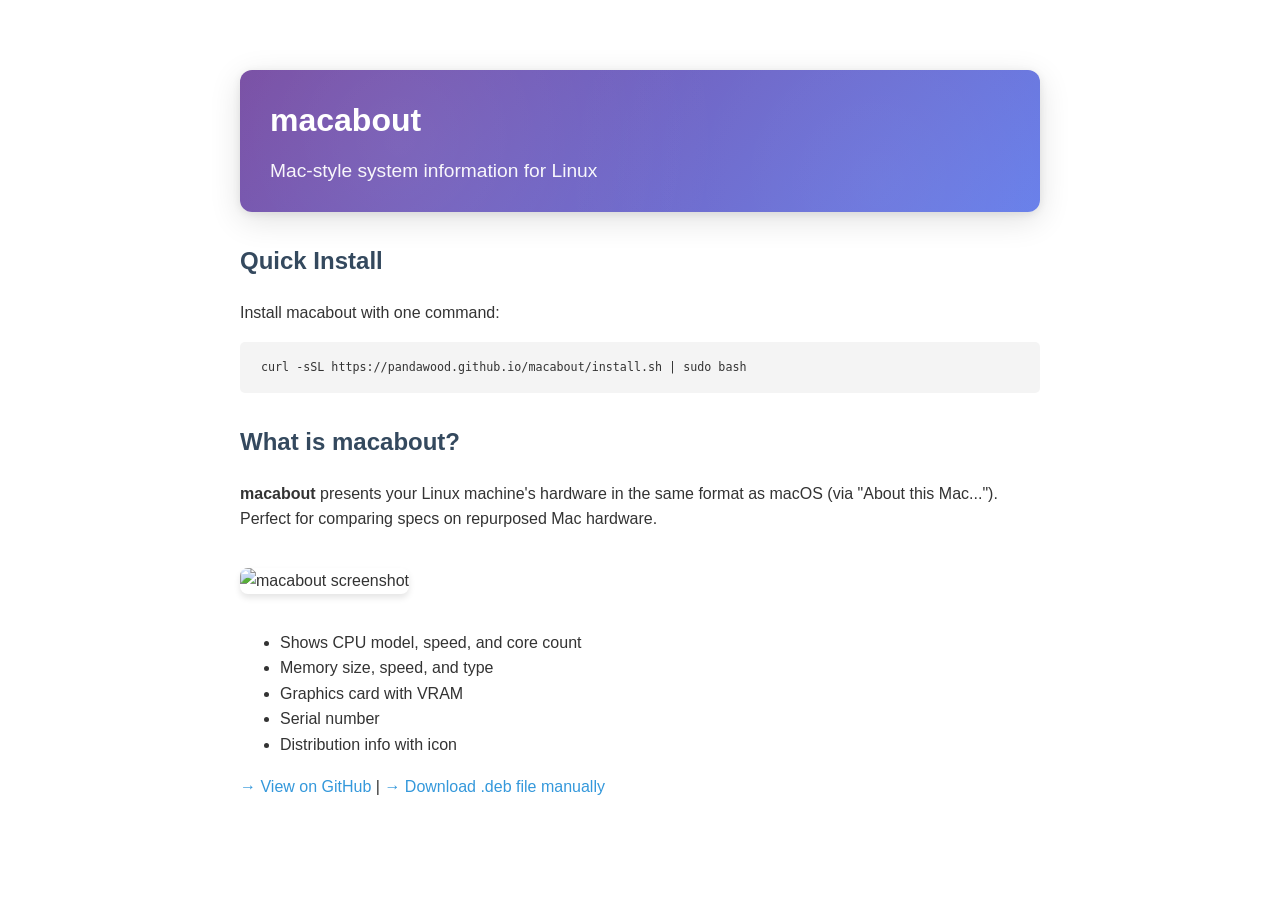
==== docs/index.html @ d60e1455 "add one-line install" ====
<!DOCTYPE html>
<html lang="en">
<head>
    <meta charset="UTF-8">
    <meta name="viewport" content="width=device-width, initial-scale=1.0">
    <title>macabout - Mac-style Linux system info</title>
    <style>
        body {
            font-family: -apple-system, BlinkMacSystemFont, 'Segoe UI', Roboto, sans-serif;
            max-width: 800px;
            margin: 50px auto;
            padding: 20px;
            line-height: 1.6;
            color: #333;
        }
        h1 { color: #2c3e50; }
        h2 { color: #34495e; margin-top: 30px; }
        code {
            background: #f4f4f4;
            padding: 2px 6px;
            border-radius: 3px;
            font-size: 0.9em;
        }
        pre {
            background: #f4f4f4;
            padding: 15px;
            border-radius: 5px;
            overflow-x: auto;
        }
        .hero {
            background: linear-gradient(135deg, #764ba2 0%, #667eea 100%);
            color: white;
            padding: 25px 30px;
            border-radius: 12px;
            margin-bottom: 25px;
            box-shadow: 0 8px 32px rgba(0, 0, 0, 0.12), 0 2px 8px rgba(0, 0, 0, 0.08);
            position: relative;
            overflow: hidden;
        }
        .hero::before {
            content: '';
            position: absolute;
            top: 0;
            left: 0;
            right: 0;
            bottom: 0;
            background: 
                radial-gradient(circle at 20% 50%, rgba(255, 255, 255, 0.08) 0%, transparent 50%),
                radial-gradient(circle at 80% 80%, rgba(255, 255, 255, 0.05) 0%, transparent 50%);
            pointer-events: none;
        }
        .hero h1, .hero p { position: relative; z-index: 1; }
        .hero h1 { color: white; margin: 0; }
        .hero p { font-size: 1.2em; margin: 10px 0 0 0; opacity: 0.95; }
        a { color: #3498db; text-decoration: none; }
        a:hover { text-decoration: underline; }
        .screenshot {
            max-width: 100%;
            border-radius: 8px;
            box-shadow: 0 4px 6px rgba(0,0,0,0.1);
            margin: 20px 0;
        }
    </style>
</head>
<body>
    <div class="hero">
        <h1>macabout</h1>
        <p>Mac-style system information for Linux</p>
    </div>

    <h2>Quick Install</h2>

    <p>Install macabout with one command:</p>

    <pre><code>curl -sSL https://pandawood.github.io/macabout/install.sh | sudo bash</code></pre>

    <h2>What is macabout?</h2>

    <p><strong>macabout</strong> presents your Linux machine's hardware in the same format as macOS (via "About this Mac..."). Perfect for comparing specs on repurposed Mac hardware.</p>

    <img src="img/about-this-mac-dark.png" alt="macabout screenshot" class="screenshot">

    <ul>
        <li>Shows CPU model, speed, and core count</li>
        <li>Memory size, speed, and type</li>
        <li>Graphics card with VRAM</li>
        <li>Serial number</li>
        <li>Distribution info with icon</li>
    </ul>

    <p><a href="https://github.com/PandaWood/macabout">→ View on GitHub</a> | <a href="https://github.com/PandaWood/macabout/releases">→ Download .deb file manually</a></p>

</body>
</html>
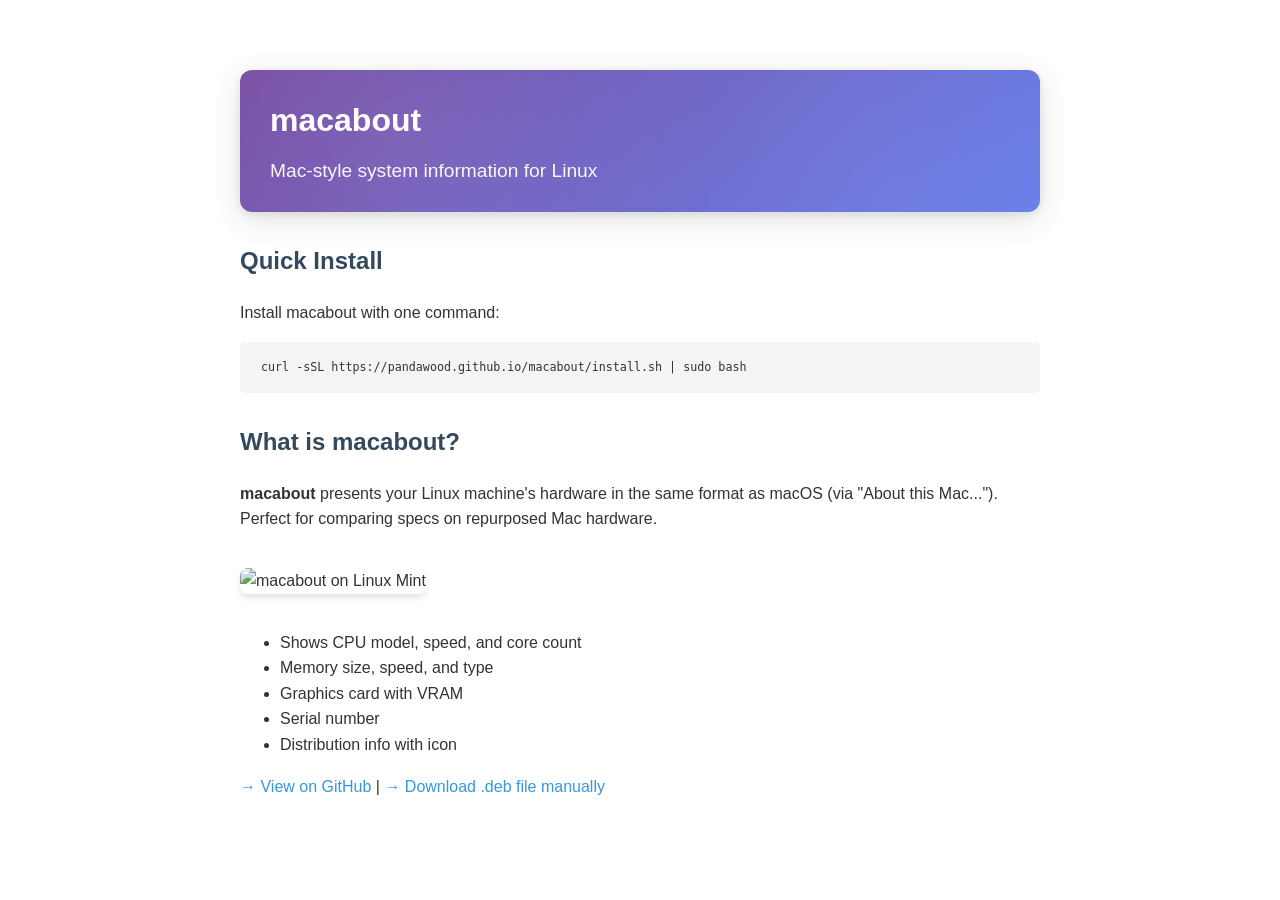
==== commit a035e638: "update web page with mint screenshot" ====
--- a/docs/index.html
+++ b/docs/index.html
@@ -78,7 +78,7 @@
 
     <p><strong>macabout</strong> presents your Linux machine's hardware in the same format as macOS (via "About this Mac..."). Perfect for comparing specs on repurposed Mac hardware.</p>
 
-    <img src="img/about-this-mac-dark.png" alt="macabout screenshot" class="screenshot">
+    <img src="img/mint-screenshot.png" alt="macabout on Linux Mint" class="screenshot">
 
     <ul>
         <li>Shows CPU model, speed, and core count</li>
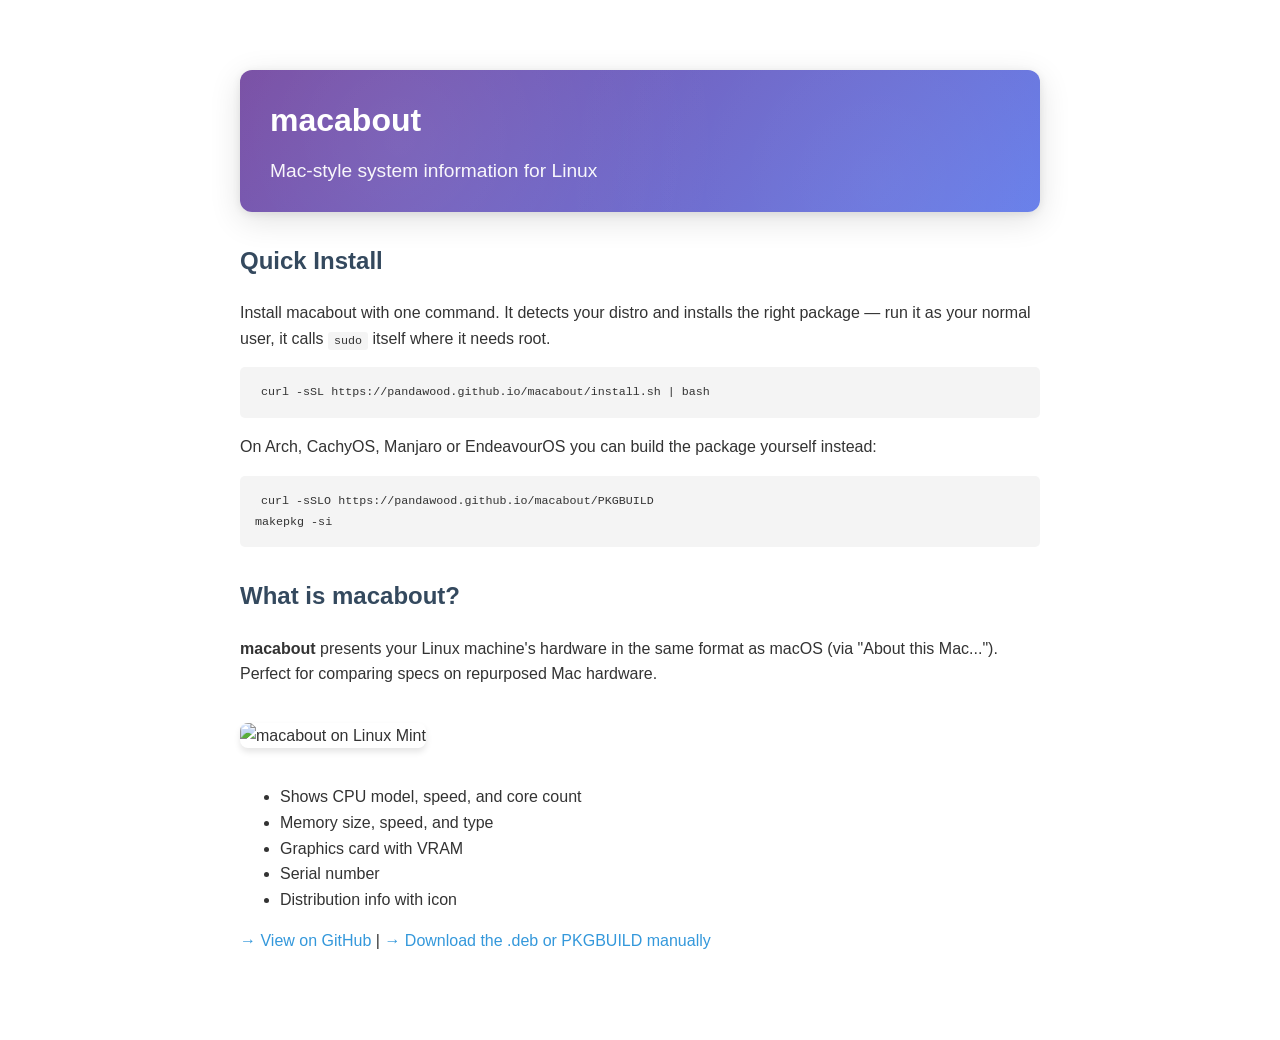
==== commit c17a74fd: "feat: package for Arch/CachyOS and make the installer distro-aware Arch-family distros had no packag" ====
--- a/docs/index.html
+++ b/docs/index.html
@@ -70,9 +70,14 @@
 
     <h2>Quick Install</h2>
 
-    <p>Install macabout with one command:</p>
+    <p>Install macabout with one command. It detects your distro and installs the right package &mdash; run it as your normal user, it calls <code>sudo</code> itself where it needs root.</p>
 
-    <pre><code>curl -sSL https://pandawood.github.io/macabout/install.sh | sudo bash</code></pre>
+    <pre><code>curl -sSL https://pandawood.github.io/macabout/install.sh | bash</code></pre>
+
+    <p>On Arch, CachyOS, Manjaro or EndeavourOS you can build the package yourself instead:</p>
+
+    <pre><code>curl -sSLO https://pandawood.github.io/macabout/PKGBUILD
+makepkg -si</code></pre>
 
     <h2>What is macabout?</h2>
 
@@ -88,7 +93,7 @@
         <li>Distribution info with icon</li>
     </ul>
 
-    <p><a href="https://github.com/PandaWood/macabout">→ View on GitHub</a> | <a href="https://github.com/PandaWood/macabout/releases">→ Download .deb file manually</a></p>
+    <p><a href="https://github.com/PandaWood/macabout">→ View on GitHub</a> | <a href="https://github.com/PandaWood/macabout/releases">→ Download the .deb or PKGBUILD manually</a></p>
 
 </body>
 </html>
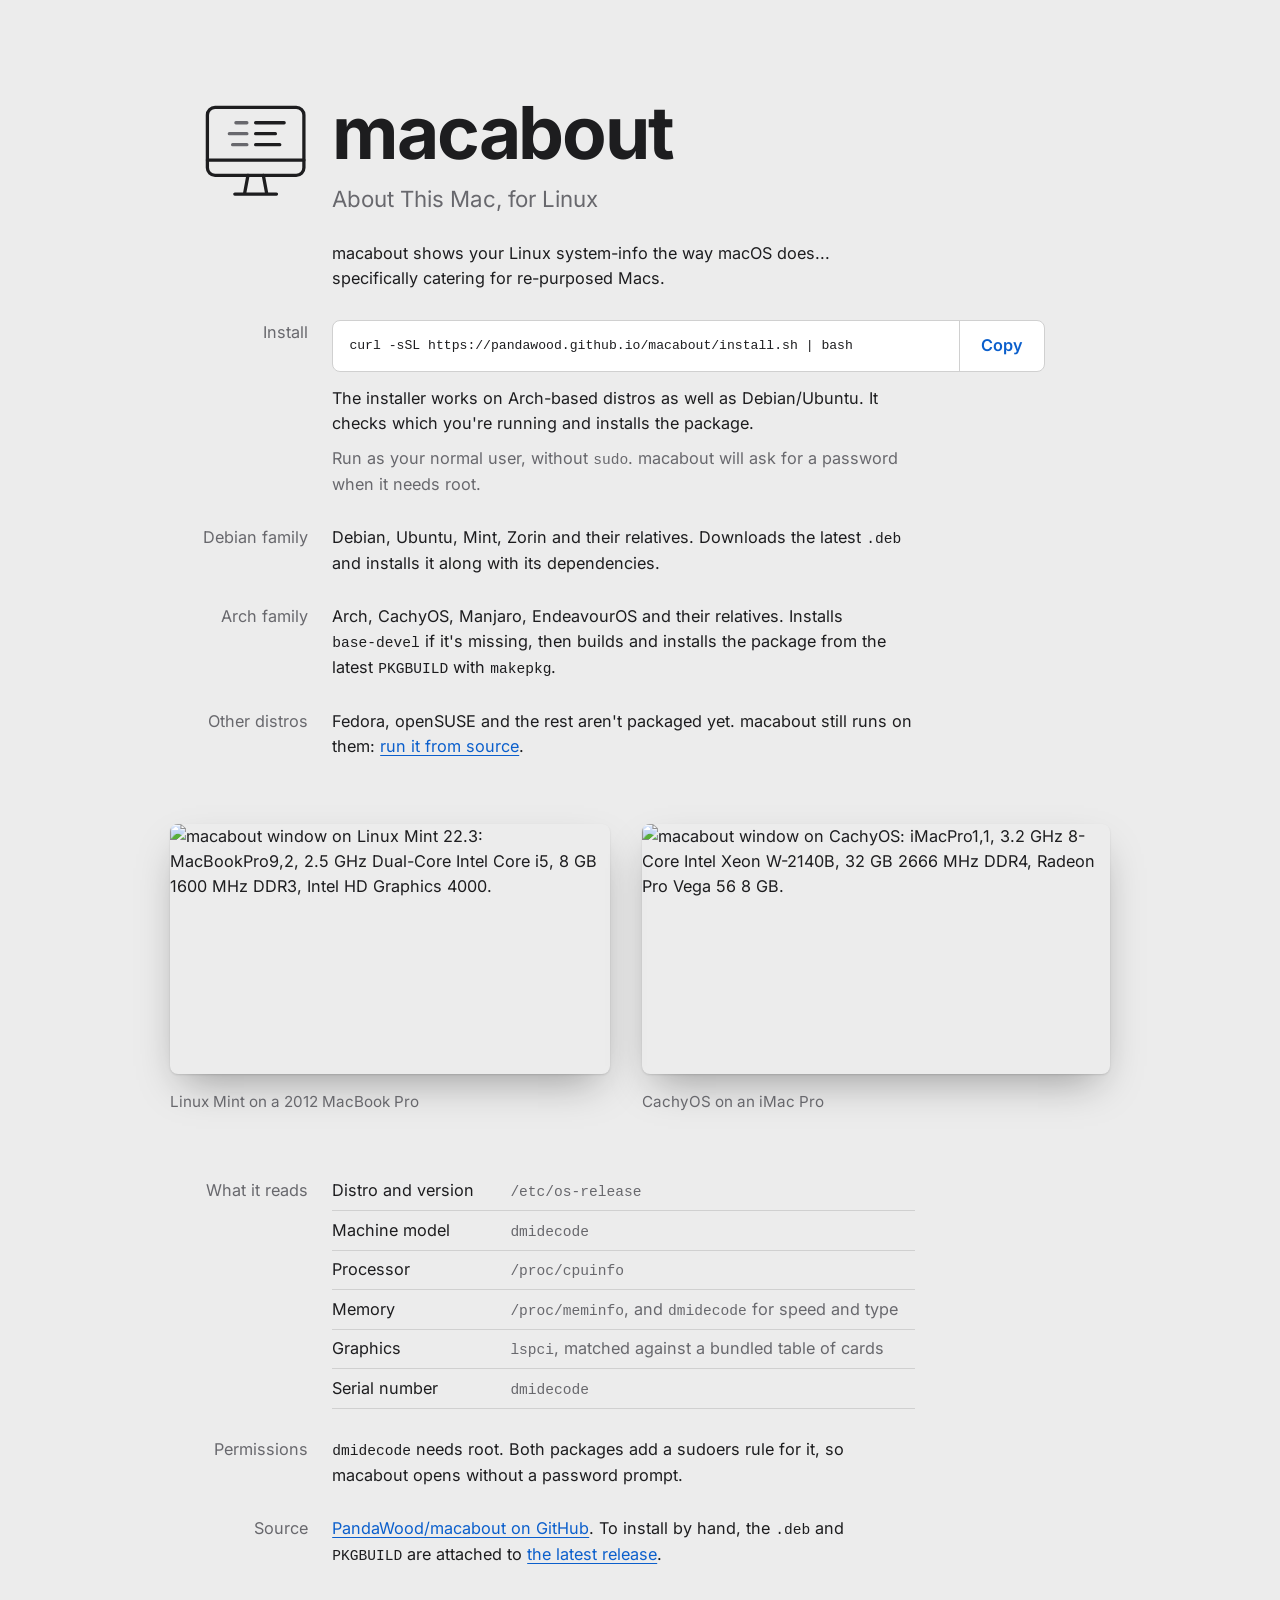
==== commit e0b637a4: "modernize the about github page" ====
--- a/docs/index.html
+++ b/docs/index.html
@@ -3,97 +3,99 @@
 <head>
     <meta charset="UTF-8">
     <meta name="viewport" content="width=device-width, initial-scale=1.0">
-    <title>macabout - Mac-style Linux system info</title>
-    <style>
-        body {
-            font-family: -apple-system, BlinkMacSystemFont, 'Segoe UI', Roboto, sans-serif;
-            max-width: 800px;
-            margin: 50px auto;
-            padding: 20px;
-            line-height: 1.6;
-            color: #333;
-        }
-        h1 { color: #2c3e50; }
-        h2 { color: #34495e; margin-top: 30px; }
-        code {
-            background: #f4f4f4;
-            padding: 2px 6px;
-            border-radius: 3px;
-            font-size: 0.9em;
-        }
-        pre {
-            background: #f4f4f4;
-            padding: 15px;
-            border-radius: 5px;
-            overflow-x: auto;
-        }
-        .hero {
-            background: linear-gradient(135deg, #764ba2 0%, #667eea 100%);
-            color: white;
-            padding: 25px 30px;
-            border-radius: 12px;
-            margin-bottom: 25px;
-            box-shadow: 0 8px 32px rgba(0, 0, 0, 0.12), 0 2px 8px rgba(0, 0, 0, 0.08);
-            position: relative;
-            overflow: hidden;
-        }
-        .hero::before {
-            content: '';
-            position: absolute;
-            top: 0;
-            left: 0;
-            right: 0;
-            bottom: 0;
-            background: 
-                radial-gradient(circle at 20% 50%, rgba(255, 255, 255, 0.08) 0%, transparent 50%),
-                radial-gradient(circle at 80% 80%, rgba(255, 255, 255, 0.05) 0%, transparent 50%);
-            pointer-events: none;
-        }
-        .hero h1, .hero p { position: relative; z-index: 1; }
-        .hero h1 { color: white; margin: 0; }
-        .hero p { font-size: 1.2em; margin: 10px 0 0 0; opacity: 0.95; }
-        a { color: #3498db; text-decoration: none; }
-        a:hover { text-decoration: underline; }
-        .screenshot {
-            max-width: 100%;
-            border-radius: 8px;
-            box-shadow: 0 4px 6px rgba(0,0,0,0.1);
-            margin: 20px 0;
-        }
-    </style>
+    <title>macabout: About This Mac, for Linux</title>
+    <meta name="description" content="macabout shows your Linux machine's hardware the way macOS does in About This Mac. One-line install for Debian-based and Arch-based distros.">
+    <meta name="color-scheme" content="light dark">
+    <link rel="icon" href="data:image/svg+xml,%3Csvg xmlns='http://www.w3.org/2000/svg' viewBox='-4 -8 104 104' fill='none' stroke='%23888' stroke-width='7' stroke-linecap='round' stroke-linejoin='round'%3E%3Crect x='4' y='4' width='88' height='62' rx='7'/%3E%3Cpath d='M4 52h88M41 66l-3 16M55 66l3 16M29 83h38'/%3E%3C/svg%3E">
+    <link rel="stylesheet" href="style.css">
 </head>
 <body>
-    <div class="hero">
+<main>
+    <header class="intro">
+        <svg class="logo" viewBox="0 0 96 88" aria-hidden="true" fill="none" stroke-linecap="round" stroke-linejoin="round">
+            <g stroke="currentColor" stroke-width="3">
+                <rect x="4" y="4" width="88" height="62" rx="7"/>
+                <path d="M4 52h88"/>
+                <path d="M41 66l-3 16M55 66l3 16M29 83h38"/>
+            </g>
+            <g class="logo-rows" stroke-width="3">
+                <path d="M30 18h10M24 28h16M27 38h13"/>
+                <path d="M48 18h26M48 28h18M48 38h22" stroke="currentColor"/>
+            </g>
+        </svg>
         <h1>macabout</h1>
-        <p>Mac-style system information for Linux</p>
+        <p class="version">About This Mac, for Linux</p>
+        <p class="lede">macabout shows your Linux system-info the way macOS does... specifically catering for re-purposed Macs.</p>
+    </header>
+
+    <dl class="specs">
+        <dt>Install</dt>
+        <dd class="wide">
+            <div class="command">
+                <pre><code id="install-command">curl -sSL https://pandawood.github.io/macabout/install.sh | bash</code></pre>
+                <button type="button" id="copy-command">Copy</button>
+            </div>
+            <p>The installer works on Arch-based distros as well as Debian/Ubuntu. It checks which you're running and installs the package.</p>
+            <p class="note">Run as your normal user, without <code>sudo</code>. macabout will ask for a password when it needs root.</p>
+        </dd>
+
+        <dt>Debian family</dt>
+        <dd>Debian, Ubuntu, Mint, Zorin and their relatives. Downloads the latest <code>.deb</code> and installs it along with its dependencies.</dd>
+
+        <dt>Arch family</dt>
+        <dd>Arch, CachyOS, Manjaro, EndeavourOS and their relatives. Installs <code>base-devel</code> if it's missing, then builds and installs the package from the latest <code>PKGBUILD</code> with <code>makepkg</code>.</dd>
+
+        <dt>Other distros</dt>
+        <dd>Fedora, openSUSE and the rest aren't packaged yet. macabout still runs on them: <a href="https://github.com/PandaWood/macabout#running-from-source-devs-or-deviants">run it from source</a>.</dd>
+    </dl>
+
+    <div class="windows">
+        <figure class="mint">
+            <img src="img/macabout-mint-light.png" width="671" height="381" alt="macabout window on Linux Mint 22.3: MacBookPro9,2, 2.5 GHz Dual-Core Intel Core i5, 8 GB 1600 MHz DDR3, Intel HD Graphics 4000.">
+            <figcaption>Linux Mint on a 2012 MacBook Pro</figcaption>
+        </figure>
+        <figure class="cachy">
+            <img src="img/macabout-cachyos-dark.png" width="904" height="483" alt="macabout window on CachyOS: iMacPro1,1, 3.2 GHz 8-Core Intel Xeon W-2140B, 32 GB 2666 MHz DDR4, Radeon Pro Vega 56 8 GB.">
+            <figcaption>CachyOS on an iMac Pro</figcaption>
+        </figure>
     </div>
 
-    <h2>Quick Install</h2>
+    <dl class="specs">
+        <dt>What it reads</dt>
+        <dd>
+            <table class="reads">
+                <tr><th scope="row">Distro and version</th><td><code>/etc/os-release</code></td></tr>
+                <tr><th scope="row">Machine model</th><td><code>dmidecode</code></td></tr>
+                <tr><th scope="row">Processor</th><td><code>/proc/cpuinfo</code></td></tr>
+                <tr><th scope="row">Memory</th><td><code>/proc/meminfo</code>, and <code>dmidecode</code> for speed and type</td></tr>
+                <tr><th scope="row">Graphics</th><td><code>lspci</code>, matched against a bundled table of cards</td></tr>
+                <tr><th scope="row">Serial number</th><td><code>dmidecode</code></td></tr>
+            </table>
+        </dd>
 
-    <p>Install macabout with one command. It detects your distro and installs the right package &mdash; run it as your normal user, it calls <code>sudo</code> itself where it needs root.</p>
+        <dt>Permissions</dt>
+        <dd><code>dmidecode</code> needs root. Both packages add a sudoers rule for it, so macabout opens without a password prompt.</dd>
 
-    <pre><code>curl -sSL https://pandawood.github.io/macabout/install.sh | bash</code></pre>
+        <dt>Source</dt>
+        <dd><a href="https://github.com/PandaWood/macabout">PandaWood/macabout on GitHub</a>. To install by hand, the <code>.deb</code> and <code>PKGBUILD</code> are attached to <a href="https://github.com/PandaWood/macabout/releases/latest">the latest release</a>.</dd>
+    </dl>
+</main>
 
-    <p>On Arch, CachyOS, Manjaro or EndeavourOS you can build the package yourself instead:</p>
-
-    <pre><code>curl -sSLO https://pandawood.github.io/macabout/PKGBUILD
-makepkg -si</code></pre>
-
-    <h2>What is macabout?</h2>
-
-    <p><strong>macabout</strong> presents your Linux machine's hardware in the same format as macOS (via "About this Mac..."). Perfect for comparing specs on repurposed Mac hardware.</p>
-
-    <img src="img/mint-screenshot.png" alt="macabout on Linux Mint" class="screenshot">
-
-    <ul>
-        <li>Shows CPU model, speed, and core count</li>
-        <li>Memory size, speed, and type</li>
-        <li>Graphics card with VRAM</li>
-        <li>Serial number</li>
-        <li>Distribution info with icon</li>
-    </ul>
-
-    <p><a href="https://github.com/PandaWood/macabout">→ View on GitHub</a> | <a href="https://github.com/PandaWood/macabout/releases">→ Download the .deb or PKGBUILD manually</a></p>
-
+<script>
+    (function () {
+        var button = document.getElementById('copy-command');
+        var command = document.getElementById('install-command');
+        if (!navigator.clipboard) {
+            button.hidden = true;
+            return;
+        }
+        button.addEventListener('click', function () {
+            navigator.clipboard.writeText(command.textContent).then(function () {
+                button.textContent = 'Copied';
+                setTimeout(function () { button.textContent = 'Copy'; }, 2000);
+            });
+        });
+    })();
+</script>
 </body>
 </html>
--- a/docs/style.css
+++ b/docs/style.css
@@ -0,0 +1,262 @@
+/* The page borrows the layout of the window it describes: the window's
+   own grey as the background, the Mac's typeface, and grey
+   right-aligned labels beside their values. */
+:root {
+    --window: #ececec;
+    --well: #ffffff;
+    --ink: #1d1d1f;
+    --label: #68686d;
+    --rule: #d0d0d0;
+    --link: #0b5fcc;
+    --shadow: 0 1px 2px rgba(0, 0, 0, 0.12), 0 18px 40px -12px rgba(0, 0, 0, 0.35);
+    --label-col: 8.5rem;
+    --gap: 1.5rem;
+}
+@media (prefers-color-scheme: dark) {
+    :root {
+        --window: #222222;
+        --well: #141414;
+        --ink: #f2f2f2;
+        --label: #9c9ca1;
+        --rule: #3a3a3a;
+        --link: #74b3ff;
+        --shadow: 0 0 0 1px rgba(255, 255, 255, 0.08), 0 18px 40px -12px rgba(0, 0, 0, 0.8);
+    }
+}
+
+/* Macs get their own San Francisco; everyone else gets Inter, the closest
+   freely licensed match (SIL Open Font License), served from this folder. */
+@font-face {
+    font-family: 'Inter';
+    font-style: normal;
+    font-weight: 400 700;
+    font-display: swap;
+    src: url(inter-latin.woff2) format('woff2');
+}
+
+*, *::before, *::after { box-sizing: border-box; }
+
+/* Sizes are all in rem, so growing the root size scales the whole
+   layout on wide screens while line lengths stay the same. */
+html {
+    -webkit-text-size-adjust: 100%;
+    font-size: clamp(1rem, 0.8125rem + 0.25vw, 1.1875rem);
+}
+
+body {
+    margin: 0;
+    padding: clamp(2.5rem, 8vw, 6rem) 1.25rem 4rem;
+    background: var(--window);
+    color: var(--ink);
+    font-family: -apple-system, BlinkMacSystemFont, 'Inter', system-ui, sans-serif;
+    font-size: 1rem;
+    line-height: 1.55;
+}
+
+main {
+    max-width: 58rem;
+    margin: 0 auto;
+}
+
+a {
+    color: var(--link);
+    text-decoration: underline;
+    text-decoration-thickness: 1px;
+    text-underline-offset: 0.18em;
+}
+a:hover { text-decoration-thickness: 2px; }
+
+:focus-visible {
+    outline: 2px solid var(--link);
+    outline-offset: 3px;
+    border-radius: 3px;
+}
+
+code, pre {
+    font-family: ui-monospace, 'SF Mono', 'Cascadia Mono', 'Ubuntu Mono', Menlo, Consolas, monospace;
+    font-size: 0.9em;
+}
+
+code { white-space: nowrap; }
+
+/* Everything hangs off one vertical line, the way the window sets its
+   values against its labels. */
+.intro,
+.specs {
+    display: grid;
+    grid-template-columns: var(--label-col) minmax(0, 1fr);
+    column-gap: var(--gap);
+}
+
+.intro > * {
+    grid-column: 2;
+    max-width: 36rem;
+}
+
+/* Sits where the window puts the distro icon: left of the title. */
+.intro .logo {
+    grid-column: 1;
+    grid-row: 1 / span 3;
+    justify-self: end;
+    width: 6.5rem;
+    margin-top: 0.35rem;
+}
+.logo-rows { stroke: var(--label); }
+
+h1 {
+    margin: 0;
+    font-size: clamp(2.75rem, 9vw, 4.5rem);
+    font-weight: 700;
+    line-height: 1;
+    letter-spacing: -0.03em;
+}
+
+.version {
+    margin: 0.75rem 0 0;
+    font-size: 1.375rem;
+    color: var(--label);
+}
+
+.lede {
+    margin: 1.5rem 0 0;
+}
+
+.specs {
+    margin: 1.75rem 0 0;
+    row-gap: 1.75rem;
+}
+
+.specs dt {
+    color: var(--label);
+    text-align: right;
+}
+
+.specs dd {
+    margin: 0;
+    max-width: 36rem;
+}
+
+.specs dd p { margin: 0; }
+.specs dd p + p { margin-top: 0.6rem; }
+
+.specs .wide { max-width: none; }
+.specs .wide p { max-width: 36rem; }
+
+.note { color: var(--label); }
+
+.command {
+    display: flex;
+    align-items: stretch;
+    max-width: 44rem;
+    margin-bottom: 0.9rem;
+    background: var(--well);
+    border: 1px solid var(--rule);
+    border-radius: 8px;
+}
+
+.command pre {
+    flex: 1;
+    min-width: 0;
+    margin: 0;
+    padding: 0.85rem 1rem;
+    overflow-x: auto;
+    white-space: pre;
+}
+
+.command button {
+    flex: none;
+    min-width: 5.25rem;
+    padding: 0 1rem;
+    border: 0;
+    border-left: 1px solid var(--rule);
+    border-radius: 0 7px 7px 0;
+    background: transparent;
+    color: var(--link);
+    font: inherit;
+    font-weight: 600;
+    cursor: pointer;
+}
+.command button:hover { background: color-mix(in srgb, var(--link) 10%, transparent); }
+
+.windows {
+    display: flex;
+    align-items: flex-start;
+    gap: 2rem;
+    margin: 4rem 0;
+}
+
+/* Grow in proportion to each screenshot's aspect ratio so the two
+   windows come out the same height. */
+.windows figure { margin: 0; min-width: 0; }
+.windows .mint { flex: 1.761 1 0; }
+.windows .cachy { flex: 1.872 1 0; }
+
+.windows img {
+    display: block;
+    width: 100%;
+    height: auto;
+    border-radius: 8px;
+    box-shadow: var(--shadow);
+}
+
+.windows figcaption {
+    margin-top: 1rem;
+    font-size: 0.9375rem;
+    color: var(--label);
+}
+
+.reads {
+    width: 100%;
+    border-collapse: collapse;
+}
+
+.reads th,
+.reads td {
+    padding: 0.4rem 0;
+    border-bottom: 1px solid var(--rule);
+    text-align: left;
+    vertical-align: baseline;
+    font-weight: 400;
+}
+
+.reads tr:first-child th,
+.reads tr:first-child td { padding-top: 0; }
+
+.reads th {
+    width: 11rem;
+    padding-right: 1rem;
+}
+
+.reads td { color: var(--label); }
+
+@media (max-width: 44rem) {
+    .intro,
+    .specs { display: block; }
+
+    .intro .logo {
+        display: block;
+        width: 4rem;
+        margin: 0 0 1.25rem;
+    }
+
+    .specs dt {
+        margin-top: 1.75rem;
+        margin-bottom: 0.35rem;
+        text-align: left;
+    }
+
+    .command pre {
+        white-space: pre-wrap;
+        overflow-wrap: anywhere;
+    }
+    .command code { white-space: inherit; }
+
+    .windows {
+        flex-direction: column;
+        gap: 2.5rem;
+        margin: 3rem 0;
+    }
+    .windows figure { flex: none; width: 100%; }
+
+    .reads th { width: 8.5rem; }
+}
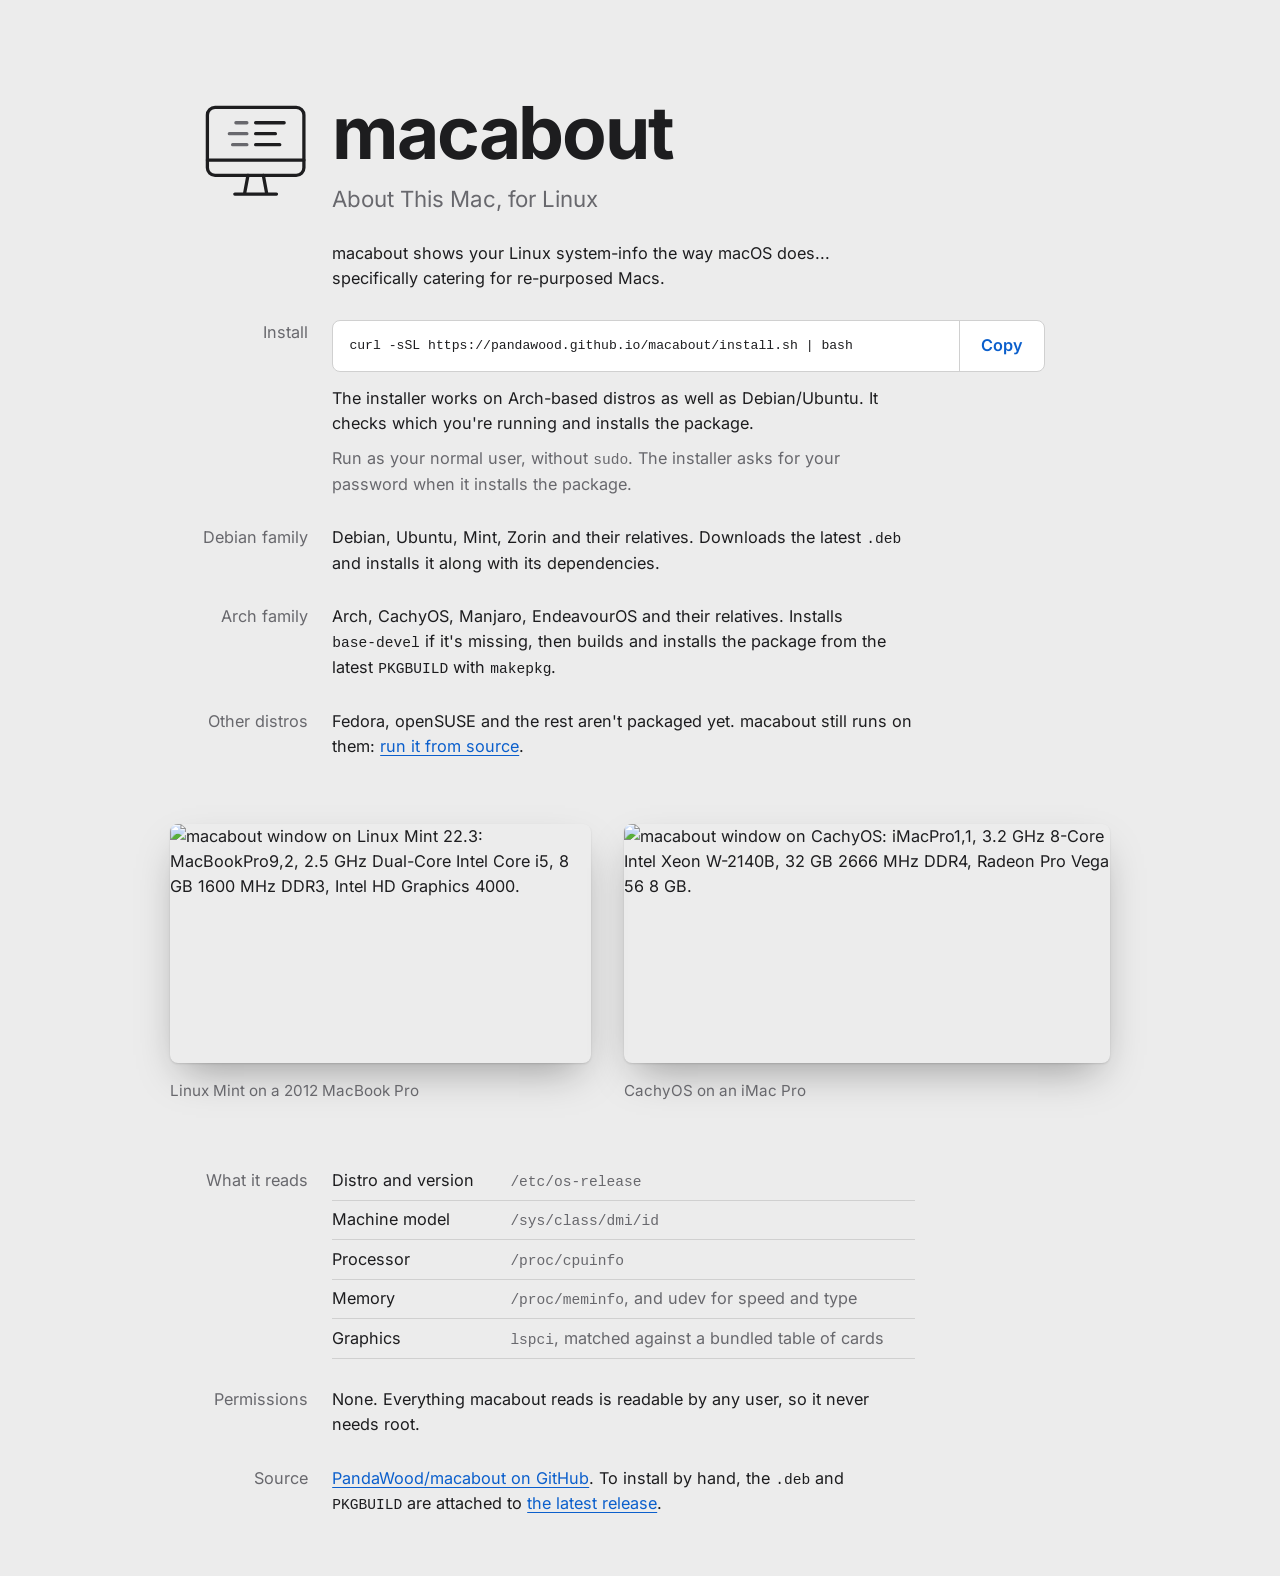
==== commit 5da93878: "Rewrite macabout in Rust Replace the Python/Tk app with a single Rust binary that draws the same dia" ====
--- a/docs/index.html
+++ b/docs/index.html
@@ -36,7 +36,7 @@
                 <button type="button" id="copy-command">Copy</button>
             </div>
             <p>The installer works on Arch-based distros as well as Debian/Ubuntu. It checks which you're running and installs the package.</p>
-            <p class="note">Run as your normal user, without <code>sudo</code>. macabout will ask for a password when it needs root.</p>
+            <p class="note">Run as your normal user, without <code>sudo</code>. The installer asks for your password when it installs the package.</p>
         </dd>
 
         <dt>Debian family</dt>
@@ -55,7 +55,7 @@
             <figcaption>Linux Mint on a 2012 MacBook Pro</figcaption>
         </figure>
         <figure class="cachy">
-            <img src="img/macabout-cachyos-dark.png" width="904" height="483" alt="macabout window on CachyOS: iMacPro1,1, 3.2 GHz 8-Core Intel Xeon W-2140B, 32 GB 2666 MHz DDR4, Radeon Pro Vega 56 8 GB.">
+            <img src="img/macabout-cachyos-dark.png" width="1410" height="694" alt="macabout window on CachyOS: iMacPro1,1, 3.2 GHz 8-Core Intel Xeon W-2140B, 32 GB 2666 MHz DDR4, Radeon Pro Vega 56 8 GB.">
             <figcaption>CachyOS on an iMac Pro</figcaption>
         </figure>
     </div>
@@ -65,16 +65,15 @@
         <dd>
             <table class="reads">
                 <tr><th scope="row">Distro and version</th><td><code>/etc/os-release</code></td></tr>
-                <tr><th scope="row">Machine model</th><td><code>dmidecode</code></td></tr>
+                <tr><th scope="row">Machine model</th><td><code>/sys/class/dmi/id</code></td></tr>
                 <tr><th scope="row">Processor</th><td><code>/proc/cpuinfo</code></td></tr>
-                <tr><th scope="row">Memory</th><td><code>/proc/meminfo</code>, and <code>dmidecode</code> for speed and type</td></tr>
+                <tr><th scope="row">Memory</th><td><code>/proc/meminfo</code>, and udev for speed and type</td></tr>
                 <tr><th scope="row">Graphics</th><td><code>lspci</code>, matched against a bundled table of cards</td></tr>
-                <tr><th scope="row">Serial number</th><td><code>dmidecode</code></td></tr>
             </table>
         </dd>
 
         <dt>Permissions</dt>
-        <dd><code>dmidecode</code> needs root. Both packages add a sudoers rule for it, so macabout opens without a password prompt.</dd>
+        <dd>None. Everything macabout reads is readable by any user, so it never needs root.</dd>
 
         <dt>Source</dt>
         <dd><a href="https://github.com/PandaWood/macabout">PandaWood/macabout on GitHub</a>. To install by hand, the <code>.deb</code> and <code>PKGBUILD</code> are attached to <a href="https://github.com/PandaWood/macabout/releases/latest">the latest release</a>.</dd>
--- a/docs/style.css
+++ b/docs/style.css
@@ -189,7 +189,7 @@
    windows come out the same height. */
 .windows figure { margin: 0; min-width: 0; }
 .windows .mint { flex: 1.761 1 0; }
-.windows .cachy { flex: 1.872 1 0; }
+.windows .cachy { flex: 2.032 1 0; }
 
 .windows img {
     display: block;
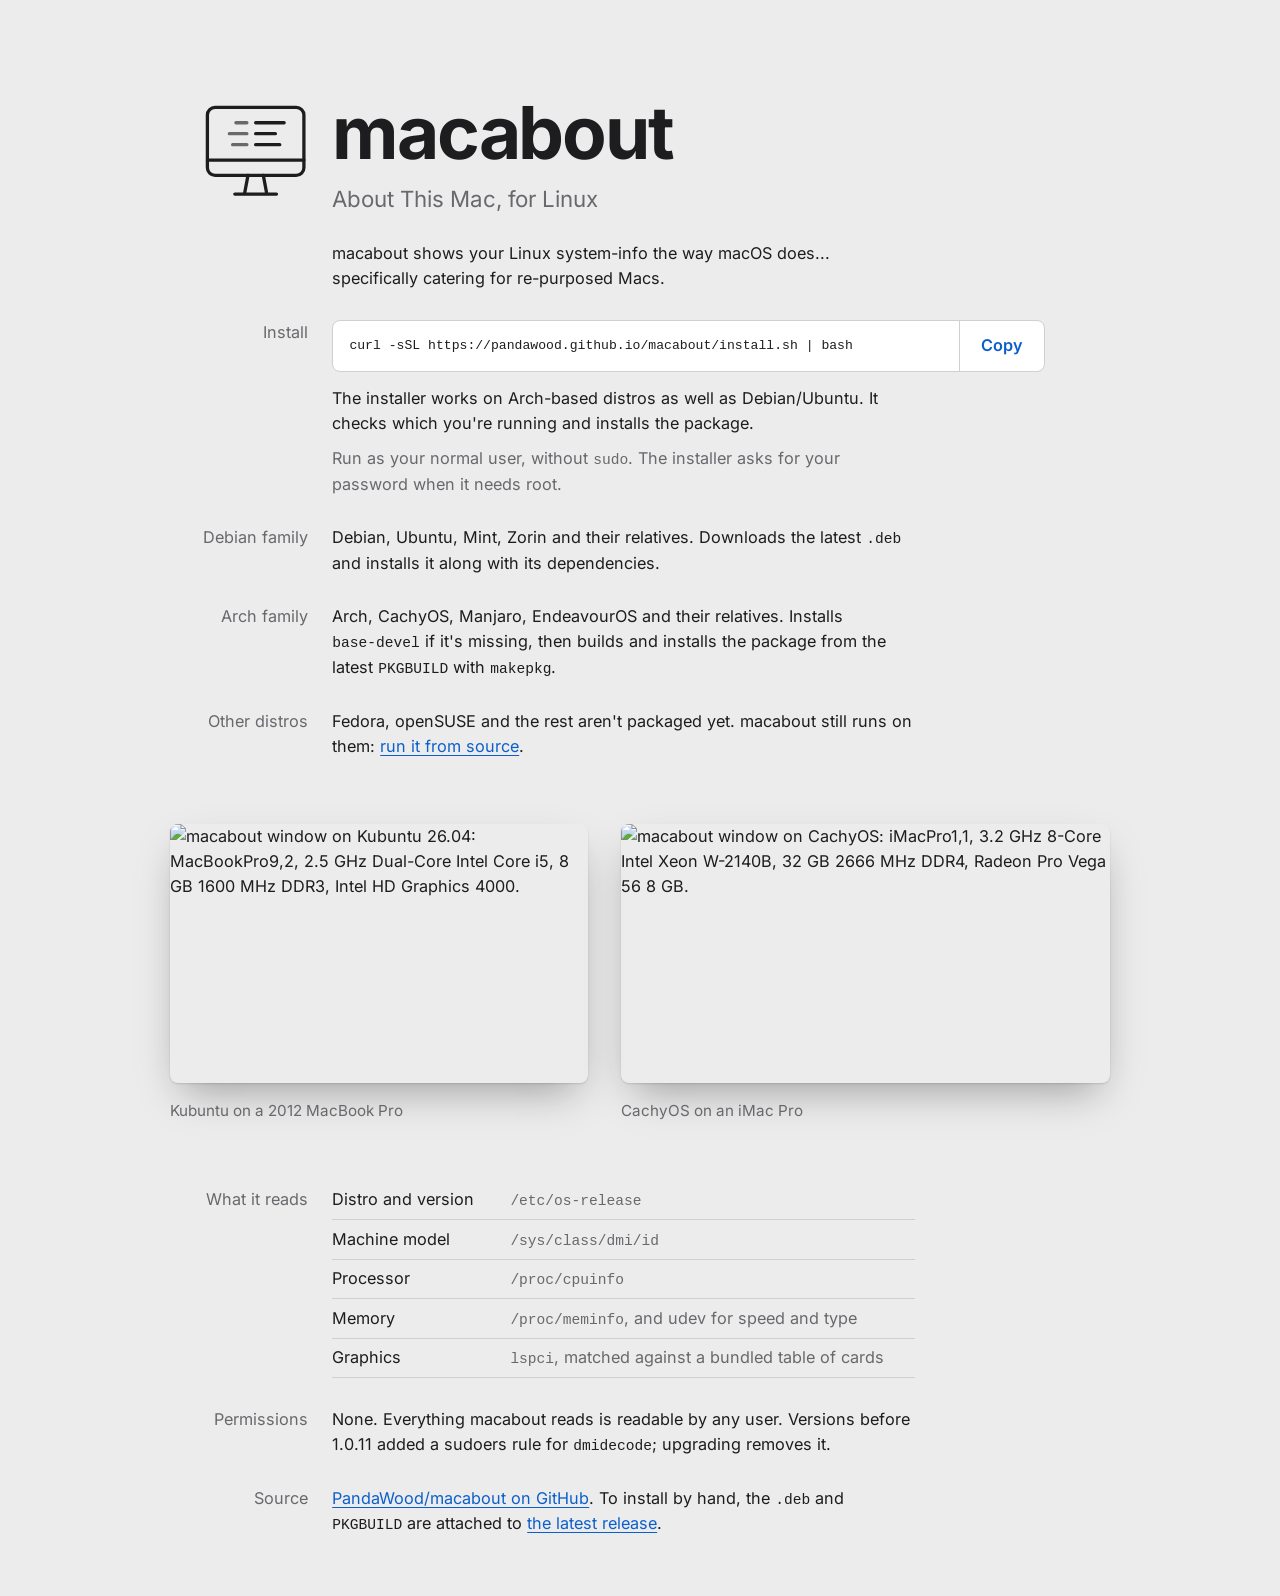
==== commit ef207d0d: "Drop the sudoers rule, refresh screenshots (1.0.11) Read everything without root so the sudoers rule" ====
--- a/docs/index.html
+++ b/docs/index.html
@@ -36,7 +36,7 @@
                 <button type="button" id="copy-command">Copy</button>
             </div>
             <p>The installer works on Arch-based distros as well as Debian/Ubuntu. It checks which you're running and installs the package.</p>
-            <p class="note">Run as your normal user, without <code>sudo</code>. The installer asks for your password when it installs the package.</p>
+            <p class="note">Run as your normal user, without <code>sudo</code>. The installer asks for your password when it needs root.</p>
         </dd>
 
         <dt>Debian family</dt>
@@ -50,12 +50,12 @@
     </dl>
 
     <div class="windows">
-        <figure class="mint">
-            <img src="img/macabout-mint-light.png" width="671" height="381" alt="macabout window on Linux Mint 22.3: MacBookPro9,2, 2.5 GHz Dual-Core Intel Core i5, 8 GB 1600 MHz DDR3, Intel HD Graphics 4000.">
-            <figcaption>Linux Mint on a 2012 MacBook Pro</figcaption>
+        <figure class="kubuntu">
+            <img src="img/macabout-kubuntu-dark.png" width="773" height="478" alt="macabout window on Kubuntu 26.04: MacBookPro9,2, 2.5 GHz Dual-Core Intel Core i5, 8 GB 1600 MHz DDR3, Intel HD Graphics 4000.">
+            <figcaption>Kubuntu on a 2012 MacBook Pro</figcaption>
         </figure>
         <figure class="cachy">
-            <img src="img/macabout-cachyos-dark.png" width="1410" height="694" alt="macabout window on CachyOS: iMacPro1,1, 3.2 GHz 8-Core Intel Xeon W-2140B, 32 GB 2666 MHz DDR4, Radeon Pro Vega 56 8 GB.">
+            <img src="img/macabout-cachyos-dark.png" width="1426" height="754" alt="macabout window on CachyOS: iMacPro1,1, 3.2 GHz 8-Core Intel Xeon W-2140B, 32 GB 2666 MHz DDR4, Radeon Pro Vega 56 8 GB.">
             <figcaption>CachyOS on an iMac Pro</figcaption>
         </figure>
     </div>
@@ -73,7 +73,7 @@
         </dd>
 
         <dt>Permissions</dt>
-        <dd>None. Everything macabout reads is readable by any user, so it never needs root.</dd>
+        <dd>None. Everything macabout reads is readable by any user. Versions before 1.0.11 added a sudoers rule for <code>dmidecode</code>; upgrading removes it.</dd>
 
         <dt>Source</dt>
         <dd><a href="https://github.com/PandaWood/macabout">PandaWood/macabout on GitHub</a>. To install by hand, the <code>.deb</code> and <code>PKGBUILD</code> are attached to <a href="https://github.com/PandaWood/macabout/releases/latest">the latest release</a>.</dd>
--- a/docs/style.css
+++ b/docs/style.css
@@ -188,8 +188,8 @@
 /* Grow in proportion to each screenshot's aspect ratio so the two
    windows come out the same height. */
 .windows figure { margin: 0; min-width: 0; }
-.windows .mint { flex: 1.761 1 0; }
-.windows .cachy { flex: 2.032 1 0; }
+.windows .kubuntu { flex: 1.617 1 0; }
+.windows .cachy { flex: 1.891 1 0; }
 
 .windows img {
     display: block;
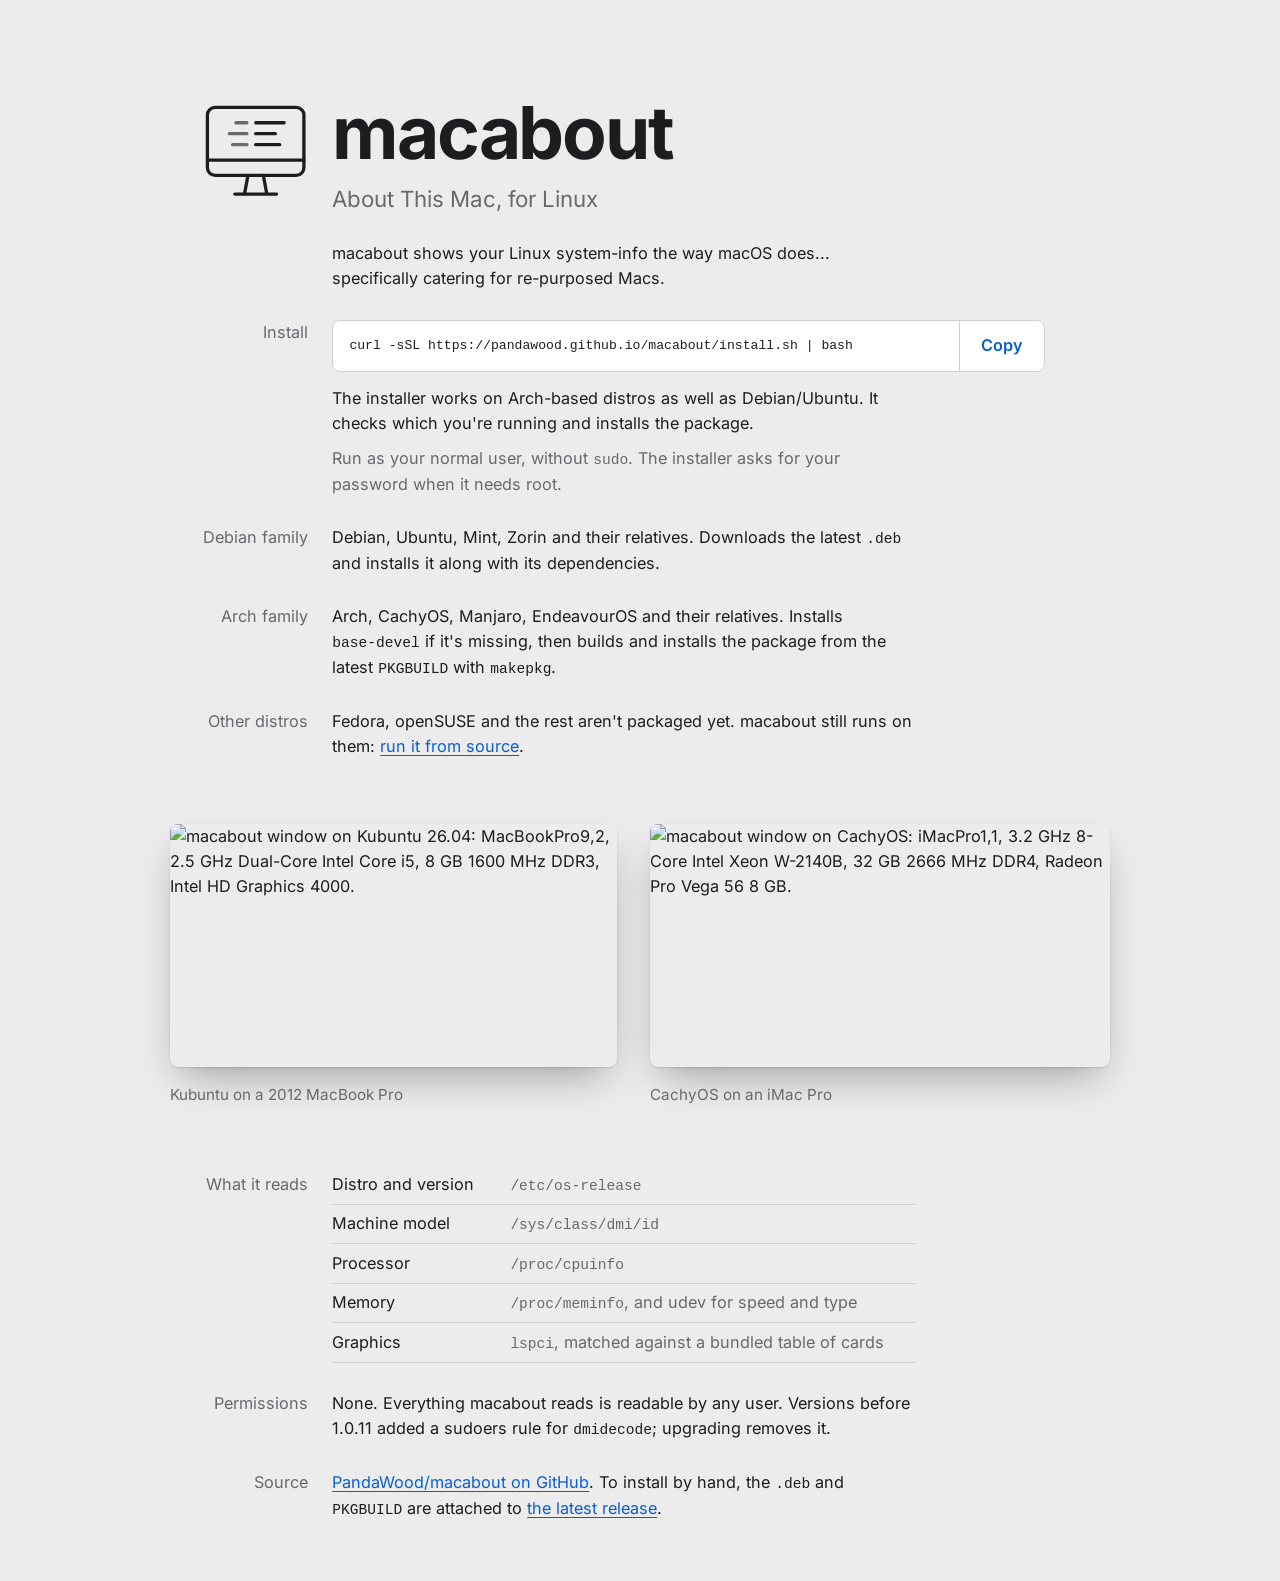
==== commit 42822beb: "balance readme screenshot widths" ====
--- a/docs/index.html
+++ b/docs/index.html
@@ -51,7 +51,7 @@
 
     <div class="windows">
         <figure class="kubuntu">
-            <img src="img/macabout-kubuntu-dark.png" width="773" height="478" alt="macabout window on Kubuntu 26.04: MacBookPro9,2, 2.5 GHz Dual-Core Intel Core i5, 8 GB 1600 MHz DDR3, Intel HD Graphics 4000.">
+            <img src="img/macabout-kubuntu-dark.png" width="647" height="352" alt="macabout window on Kubuntu 26.04: MacBookPro9,2, 2.5 GHz Dual-Core Intel Core i5, 8 GB 1600 MHz DDR3, Intel HD Graphics 4000.">
             <figcaption>Kubuntu on a 2012 MacBook Pro</figcaption>
         </figure>
         <figure class="cachy">
--- a/docs/style.css
+++ b/docs/style.css
@@ -188,7 +188,7 @@
 /* Grow in proportion to each screenshot's aspect ratio so the two
    windows come out the same height. */
 .windows figure { margin: 0; min-width: 0; }
-.windows .kubuntu { flex: 1.617 1 0; }
+.windows .kubuntu { flex: 1.838 1 0; }
 .windows .cachy { flex: 1.891 1 0; }
 
 .windows img {
